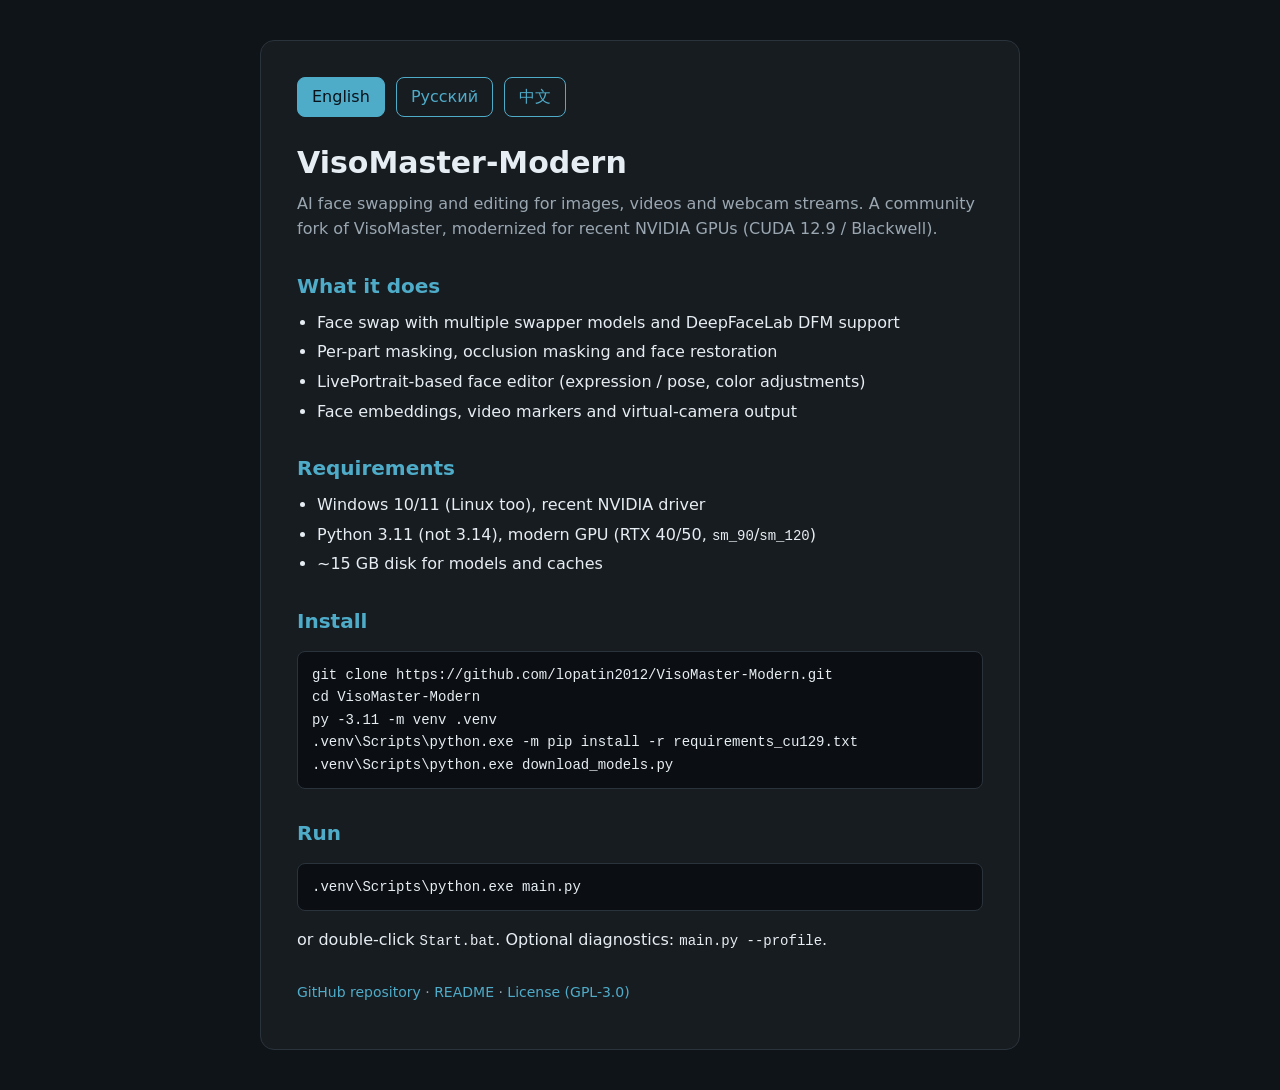
==== docs/en.html @ 76e5afd8 "docs: add GitHub Pages landing with language auto-detection" ====
<!doctype html>
<html lang="en">
<head>
  <meta charset="utf-8">
  <meta name="viewport" content="width=device-width, initial-scale=1">
  <title>VisoMaster-Modern</title>
  <link rel="stylesheet" href="style.css">
</head>
<body>
  <main class="card">
    <nav class="lang">
      <a class="btn active" href="en.html">English</a>
      <a class="btn" href="ru.html">Русский</a>
      <a class="btn" href="zh.html">中文</a>
    </nav>

    <h1>VisoMaster-Modern</h1>
    <p class="lead">AI face swapping and editing for images, videos and webcam streams.
      A community fork of VisoMaster, modernized for recent NVIDIA GPUs (CUDA 12.9 / Blackwell).</p>

    <h2>What it does</h2>
    <ul>
      <li>Face swap with multiple swapper models and DeepFaceLab DFM support</li>
      <li>Per-part masking, occlusion masking and face restoration</li>
      <li>LivePortrait-based face editor (expression / pose, color adjustments)</li>
      <li>Face embeddings, video markers and virtual-camera output</li>
    </ul>

    <h2>Requirements</h2>
    <ul>
      <li>Windows 10/11 (Linux too), recent NVIDIA driver</li>
      <li>Python 3.11 (not 3.14), modern GPU (RTX 40/50, <code>sm_90</code>/<code>sm_120</code>)</li>
      <li>~15 GB disk for models and caches</li>
    </ul>

    <h2>Install</h2>
    <pre><code>git clone https://github.com/lopatin2012/VisoMaster-Modern.git
cd VisoMaster-Modern
py -3.11 -m venv .venv
.venv\Scripts\python.exe -m pip install -r requirements_cu129.txt
.venv\Scripts\python.exe download_models.py</code></pre>

    <h2>Run</h2>
    <pre><code>.venv\Scripts\python.exe main.py</code></pre>
    <p>or double-click <code>Start.bat</code>. Optional diagnostics: <code>main.py --profile</code>.</p>

    <p class="footer">
      <a href="https://github.com/lopatin2012/VisoMaster-Modern">GitHub repository</a> ·
      <a href="https://github.com/lopatin2012/VisoMaster-Modern/blob/main/README.md">README</a> ·
      <a href="https://github.com/lopatin2012/VisoMaster-Modern/blob/main/LICENSE">License (GPL-3.0)</a>
    </p>
  </main>
</body>
</html>
---- docs/style.css ----
:root {
  --bg: #0f1418;
  --card: #171c21;
  --text: #e6edf3;
  --muted: #9aa7b1;
  --accent: #4facc9;
  --border: #2a333c;
}

* { box-sizing: border-box; }

body {
  margin: 0;
  min-height: 100vh;
  background: var(--bg);
  color: var(--text);
  font: 16px/1.6 "Segoe UI", "Microsoft YaHei", system-ui, sans-serif;
  display: flex;
  justify-content: center;
  padding: 40px 16px;
}

.card {
  width: 100%;
  max-width: 760px;
  background: var(--card);
  border: 1px solid var(--border);
  border-radius: 14px;
  padding: 32px 36px;
}

h1 { margin: 0 0 4px; font-size: 30px; }
h2 { margin: 28px 0 8px; font-size: 20px; color: var(--accent); }
p.lead { color: var(--muted); margin-top: 0; }
ul { margin: 8px 0; padding-left: 20px; }
li { margin: 4px 0; }

a { color: var(--accent); text-decoration: none; }
a:hover { text-decoration: underline; }

.btn {
  display: inline-block;
  padding: 6px 14px;
  margin: 4px 6px 4px 0;
  border: 1px solid var(--accent);
  border-radius: 8px;
  color: var(--accent);
}
.btn.active { background: var(--accent); color: #08121a; }

pre, code {
  font-family: Consolas, "Cascadia Mono", monospace;
  font-size: 14px;
}
pre {
  background: #0b0f13;
  border: 1px solid var(--border);
  border-radius: 8px;
  padding: 12px 14px;
  overflow-x: auto;
}

.lang { margin-bottom: 18px; }
.footer { margin-top: 28px; color: var(--muted); font-size: 14px; }
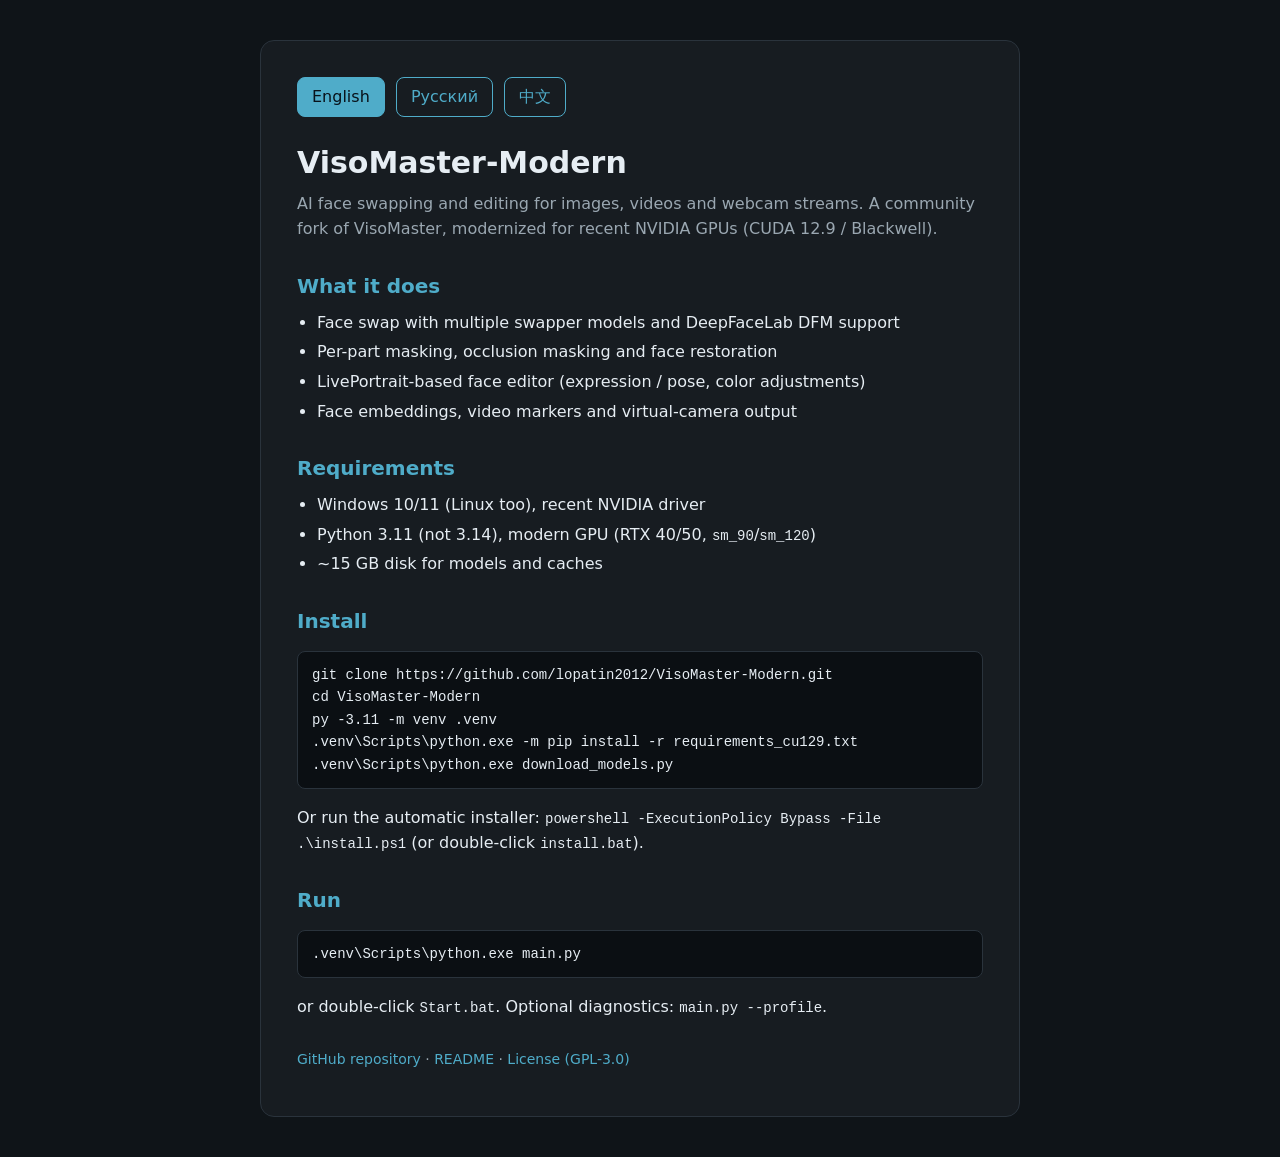
==== commit 59149c91: "feat: add Windows auto-installer (install.ps1/install.bat) and document it" ====
--- a/docs/en.html
+++ b/docs/en.html
@@ -39,6 +39,8 @@
 py -3.11 -m venv .venv
 .venv\Scripts\python.exe -m pip install -r requirements_cu129.txt
 .venv\Scripts\python.exe download_models.py</code></pre>
+    <p>Or run the automatic installer: <code>powershell -ExecutionPolicy Bypass -File .\install.ps1</code>
+      (or double-click <code>install.bat</code>).</p>
 
     <h2>Run</h2>
     <pre><code>.venv\Scripts\python.exe main.py</code></pre>
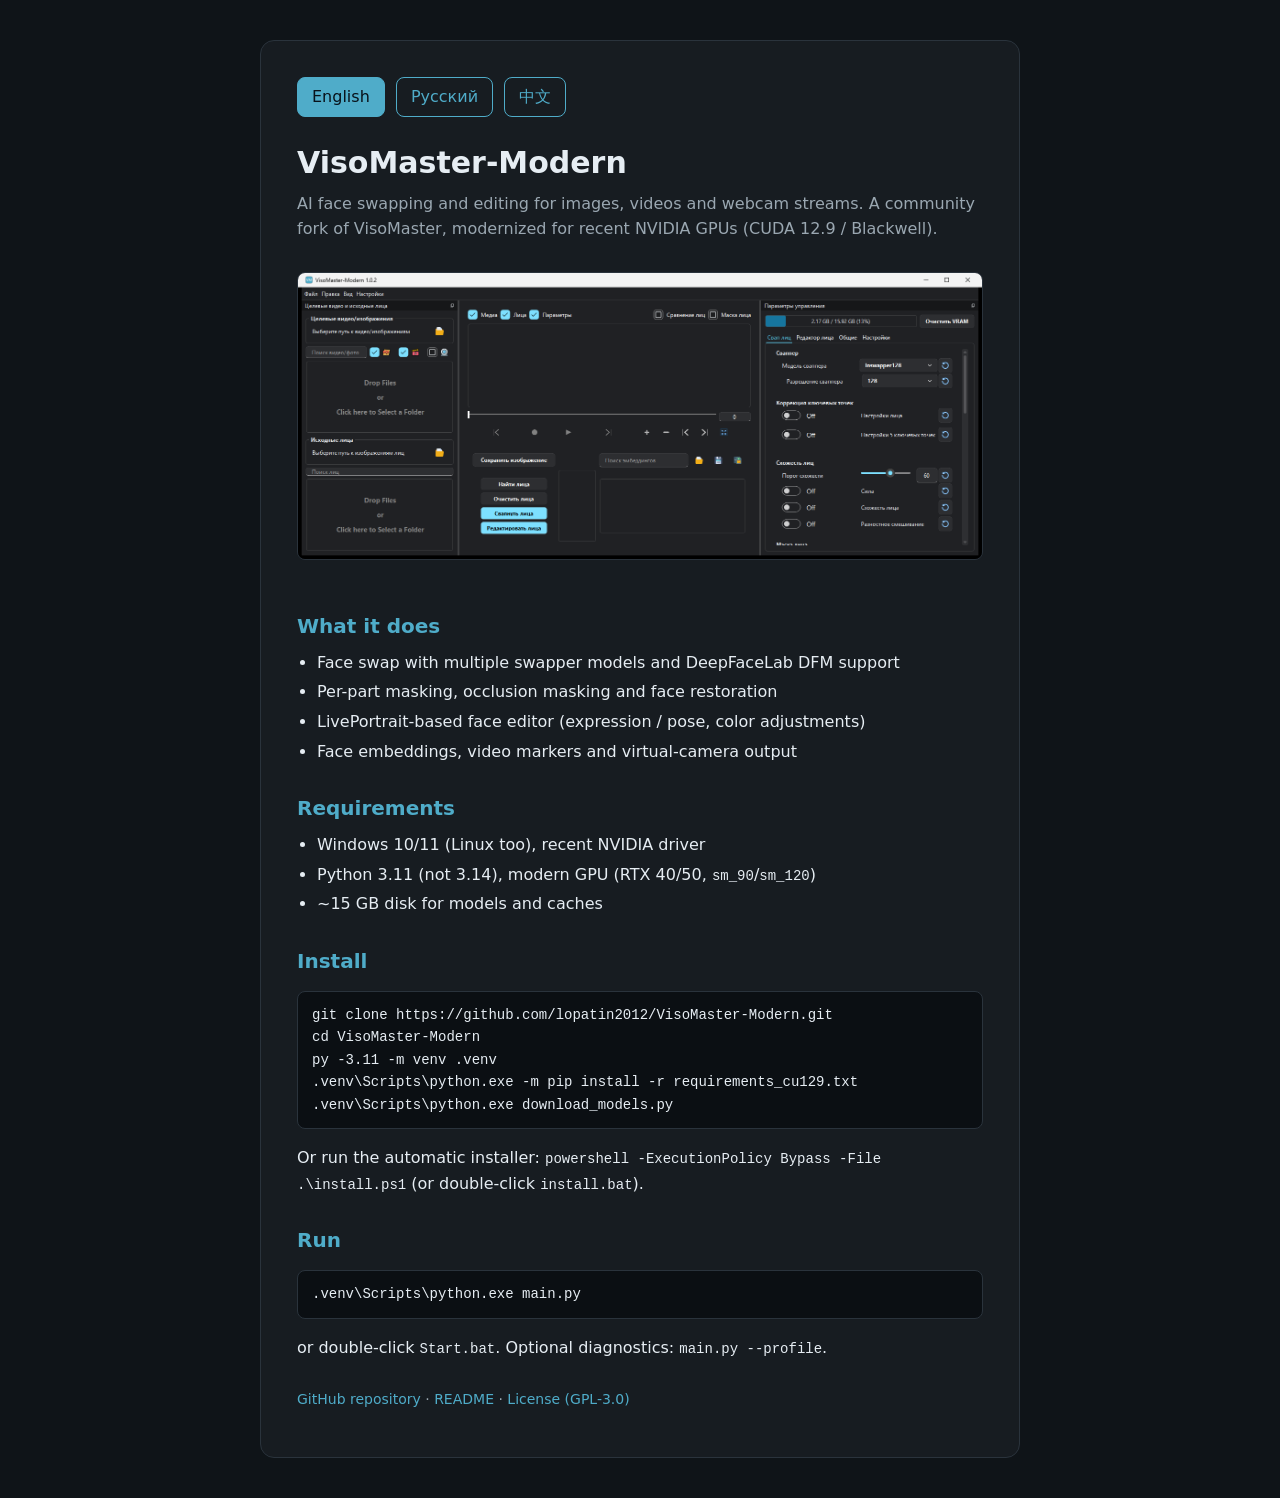
==== commit 2323c4a2: "chore: drop dead QSS/unused dialog, persist panel visibility, refresh screenshots (README + site)" ====
--- a/docs/en.html
+++ b/docs/en.html
@@ -17,6 +17,8 @@
     <h1>VisoMaster-Modern</h1>
     <p class="lead">AI face swapping and editing for images, videos and webcam streams.
       A community fork of VisoMaster, modernized for recent NVIDIA GPUs (CUDA 12.9 / Blackwell).</p>
+
+    <img class="screenshot" src="screenshot.png" alt="VisoMaster-Modern interface">
 
     <h2>What it does</h2>
     <ul>
--- a/docs/style.css
+++ b/docs/style.css
@@ -61,4 +61,11 @@
 }
 
 .lang { margin-bottom: 18px; }
+
+img.screenshot {
+  width: 100%;
+  border-radius: 8px;
+  border: 1px solid var(--border);
+  margin: 14px 0;
+}
 .footer { margin-top: 28px; color: var(--muted); font-size: 14px; }
